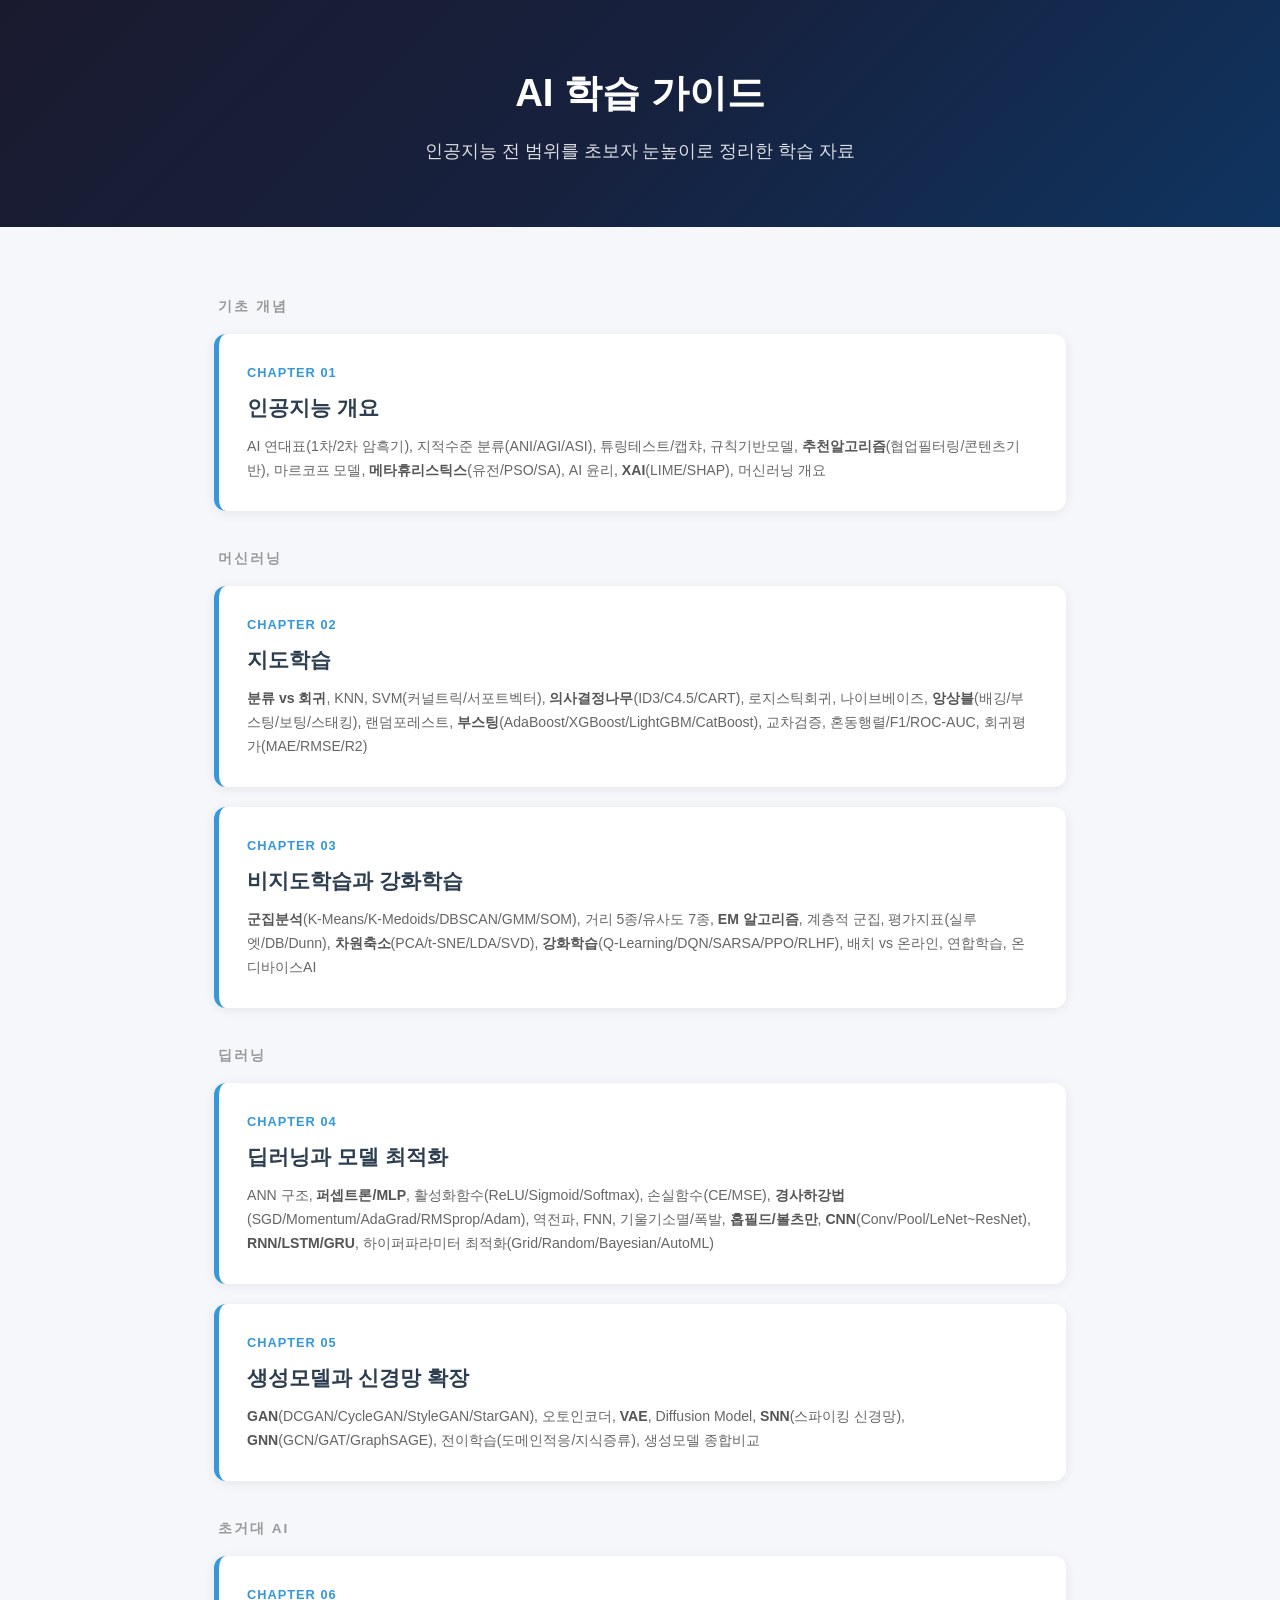
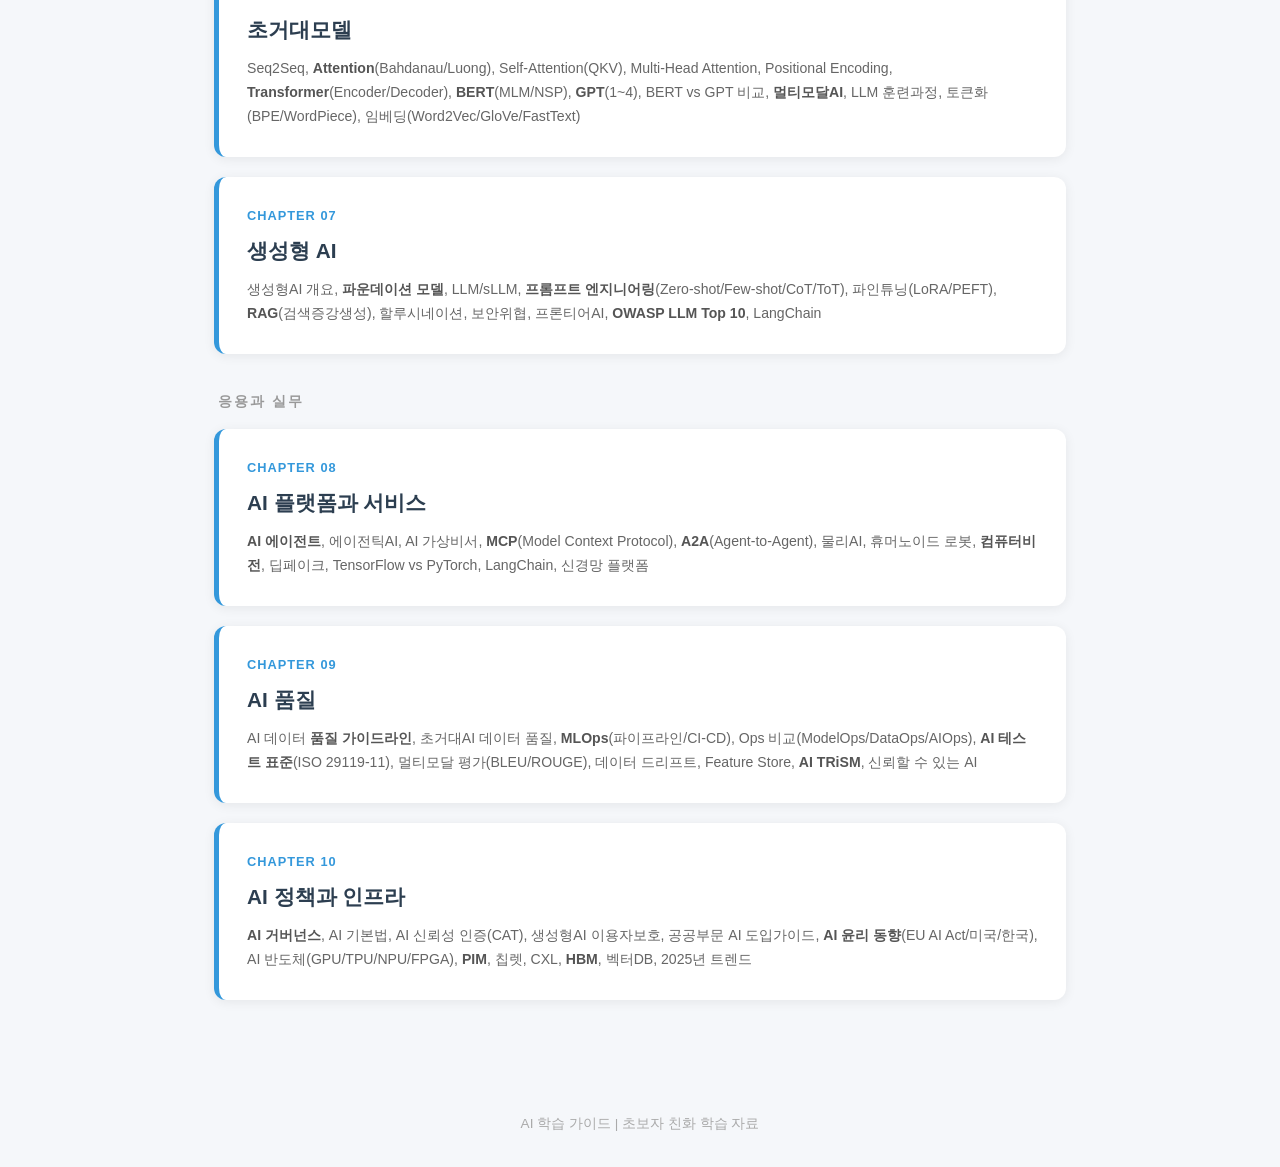
==== index.html @ 2caadd0e "AI 학습 가이드" ====
<!DOCTYPE html>
<html lang="ko">
<head>
    <meta charset="UTF-8">
    <meta name="viewport" content="width=device-width, initial-scale=1.0">
    <title>AI 학습 가이드</title>
    <style>
        * { margin: 0; padding: 0; box-sizing: border-box; }
        body { font-family: 'Segoe UI', Tahoma, Geneva, Verdana, sans-serif; background: #f5f7fa; color: #333; line-height: 1.7; }
        .hero { background: linear-gradient(135deg, #1a1a2e, #16213e, #0f3460); color: white; padding: 60px 24px; text-align: center; }
        .hero h1 { font-size: 2.4rem; margin-bottom: 12px; }
        .hero p { font-size: 1.1rem; opacity: 0.85; max-width: 600px; margin: 0 auto; }
        .container { max-width: 900px; margin: 0 auto; padding: 32px 24px 60px; }
        .chapter-card { background: white; border-radius: 12px; padding: 28px; margin-bottom: 20px; box-shadow: 0 2px 12px rgba(0,0,0,0.07); transition: all 0.25s; display: block; text-decoration: none; color: #333; border-left: 5px solid #3498db; }
        .chapter-card:hover { transform: translateY(-3px); box-shadow: 0 6px 20px rgba(0,0,0,0.12); border-left-color: #2c3e50; }
        .chapter-card .ch-num { font-size: 0.8rem; font-weight: 700; color: #3498db; text-transform: uppercase; letter-spacing: 1px; }
        .chapter-card h2 { font-size: 1.3rem; color: #2c3e50; margin: 6px 0 10px; }
        .chapter-card .topics { font-size: 0.88rem; color: #666; }
        .chapter-card .topics strong { color: #555; }
        .section-label { font-size: 0.85rem; font-weight: 700; color: #999; text-transform: uppercase; letter-spacing: 2px; margin: 36px 0 16px; padding-left: 4px; }
        .footer { text-align: center; padding: 32px; color: #aaa; font-size: 0.85rem; }
    </style>
</head>
<body>

<header class="hero">
    <h1>AI 학습 가이드</h1>
    <p>인공지능 전 범위를 초보자 눈높이로 정리한 학습 자료</p>
</header>

<div class="container">

    <div class="section-label">기초 개념</div>

    <a href="01-overview.html" class="chapter-card">
        <div class="ch-num">Chapter 01</div>
        <h2>인공지능 개요</h2>
        <div class="topics">AI 연대표(1차/2차 암흑기), 지적수준 분류(ANI/AGI/ASI), 튜링테스트/캡챠, 규칙기반모델, <strong>추천알고리즘</strong>(협업필터링/콘텐츠기반), 마르코프 모델, <strong>메타휴리스틱스</strong>(유전/PSO/SA), AI 윤리, <strong>XAI</strong>(LIME/SHAP), 머신러닝 개요</div>
    </a>

    <div class="section-label">머신러닝</div>

    <a href="02-supervised.html" class="chapter-card">
        <div class="ch-num">Chapter 02</div>
        <h2>지도학습</h2>
        <div class="topics"><strong>분류 vs 회귀</strong>, KNN, SVM(커널트릭/서포트벡터), <strong>의사결정나무</strong>(ID3/C4.5/CART), 로지스틱회귀, 나이브베이즈, <strong>앙상블</strong>(배깅/부스팅/보팅/스태킹), 랜덤포레스트, <strong>부스팅</strong>(AdaBoost/XGBoost/LightGBM/CatBoost), 교차검증, 혼동행렬/F1/ROC-AUC, 회귀평가(MAE/RMSE/R2)</div>
    </a>

    <a href="03-unsupervised-rl.html" class="chapter-card">
        <div class="ch-num">Chapter 03</div>
        <h2>비지도학습과 강화학습</h2>
        <div class="topics"><strong>군집분석</strong>(K-Means/K-Medoids/DBSCAN/GMM/SOM), 거리 5종/유사도 7종, <strong>EM 알고리즘</strong>, 계층적 군집, 평가지표(실루엣/DB/Dunn), <strong>차원축소</strong>(PCA/t-SNE/LDA/SVD), <strong>강화학습</strong>(Q-Learning/DQN/SARSA/PPO/RLHF), 배치 vs 온라인, 연합학습, 온디바이스AI</div>
    </a>

    <div class="section-label">딥러닝</div>

    <a href="04-deeplearning.html" class="chapter-card">
        <div class="ch-num">Chapter 04</div>
        <h2>딥러닝과 모델 최적화</h2>
        <div class="topics">ANN 구조, <strong>퍼셉트론/MLP</strong>, 활성화함수(ReLU/Sigmoid/Softmax), 손실함수(CE/MSE), <strong>경사하강법</strong>(SGD/Momentum/AdaGrad/RMSprop/Adam), 역전파, FNN, 기울기소멸/폭발, <strong>홉필드/볼츠만</strong>, <strong>CNN</strong>(Conv/Pool/LeNet~ResNet), <strong>RNN/LSTM/GRU</strong>, 하이퍼파라미터 최적화(Grid/Random/Bayesian/AutoML)</div>
    </a>

    <a href="05-generative-model.html" class="chapter-card">
        <div class="ch-num">Chapter 05</div>
        <h2>생성모델과 신경망 확장</h2>
        <div class="topics"><strong>GAN</strong>(DCGAN/CycleGAN/StyleGAN/StarGAN), 오토인코더, <strong>VAE</strong>, Diffusion Model, <strong>SNN</strong>(스파이킹 신경망), <strong>GNN</strong>(GCN/GAT/GraphSAGE), 전이학습(도메인적응/지식증류), 생성모델 종합비교</div>
    </a>

    <div class="section-label">초거대 AI</div>

    <a href="06-large-model.html" class="chapter-card">
        <div class="ch-num">Chapter 06</div>
        <h2>초거대모델</h2>
        <div class="topics">Seq2Seq, <strong>Attention</strong>(Bahdanau/Luong), Self-Attention(QKV), Multi-Head Attention, Positional Encoding, <strong>Transformer</strong>(Encoder/Decoder), <strong>BERT</strong>(MLM/NSP), <strong>GPT</strong>(1~4), BERT vs GPT 비교, <strong>멀티모달AI</strong>, LLM 훈련과정, 토큰화(BPE/WordPiece), 임베딩(Word2Vec/GloVe/FastText)</div>
    </a>

    <a href="07-genai.html" class="chapter-card">
        <div class="ch-num">Chapter 07</div>
        <h2>생성형 AI</h2>
        <div class="topics">생성형AI 개요, <strong>파운데이션 모델</strong>, LLM/sLLM, <strong>프롬프트 엔지니어링</strong>(Zero-shot/Few-shot/CoT/ToT), 파인튜닝(LoRA/PEFT), <strong>RAG</strong>(검색증강생성), 할루시네이션, 보안위협, 프론티어AI, <strong>OWASP LLM Top 10</strong>, LangChain</div>
    </a>

    <div class="section-label">응용과 실무</div>

    <a href="08-platform.html" class="chapter-card">
        <div class="ch-num">Chapter 08</div>
        <h2>AI 플랫폼과 서비스</h2>
        <div class="topics"><strong>AI 에이전트</strong>, 에이전틱AI, AI 가상비서, <strong>MCP</strong>(Model Context Protocol), <strong>A2A</strong>(Agent-to-Agent), 물리AI, 휴머노이드 로봇, <strong>컴퓨터비전</strong>, 딥페이크, TensorFlow vs PyTorch, LangChain, 신경망 플랫폼</div>
    </a>

    <a href="09-quality.html" class="chapter-card">
        <div class="ch-num">Chapter 09</div>
        <h2>AI 품질</h2>
        <div class="topics">AI 데이터 <strong>품질 가이드라인</strong>, 초거대AI 데이터 품질, <strong>MLOps</strong>(파이프라인/CI-CD), Ops 비교(ModelOps/DataOps/AIOps), <strong>AI 테스트 표준</strong>(ISO 29119-11), 멀티모달 평가(BLEU/ROUGE), 데이터 드리프트, Feature Store, <strong>AI TRiSM</strong>, 신뢰할 수 있는 AI</div>
    </a>

    <a href="10-policy-infra.html" class="chapter-card">
        <div class="ch-num">Chapter 10</div>
        <h2>AI 정책과 인프라</h2>
        <div class="topics"><strong>AI 거버넌스</strong>, AI 기본법, AI 신뢰성 인증(CAT), 생성형AI 이용자보호, 공공부문 AI 도입가이드, <strong>AI 윤리 동향</strong>(EU AI Act/미국/한국), AI 반도체(GPU/TPU/NPU/FPGA), <strong>PIM</strong>, 칩렛, CXL, <strong>HBM</strong>, 벡터DB, 2025년 트렌드</div>
    </a>

</div>

<footer class="footer">
    <p>AI 학습 가이드 | 초보자 친화 학습 자료</p>
</footer>

</body>
</html>
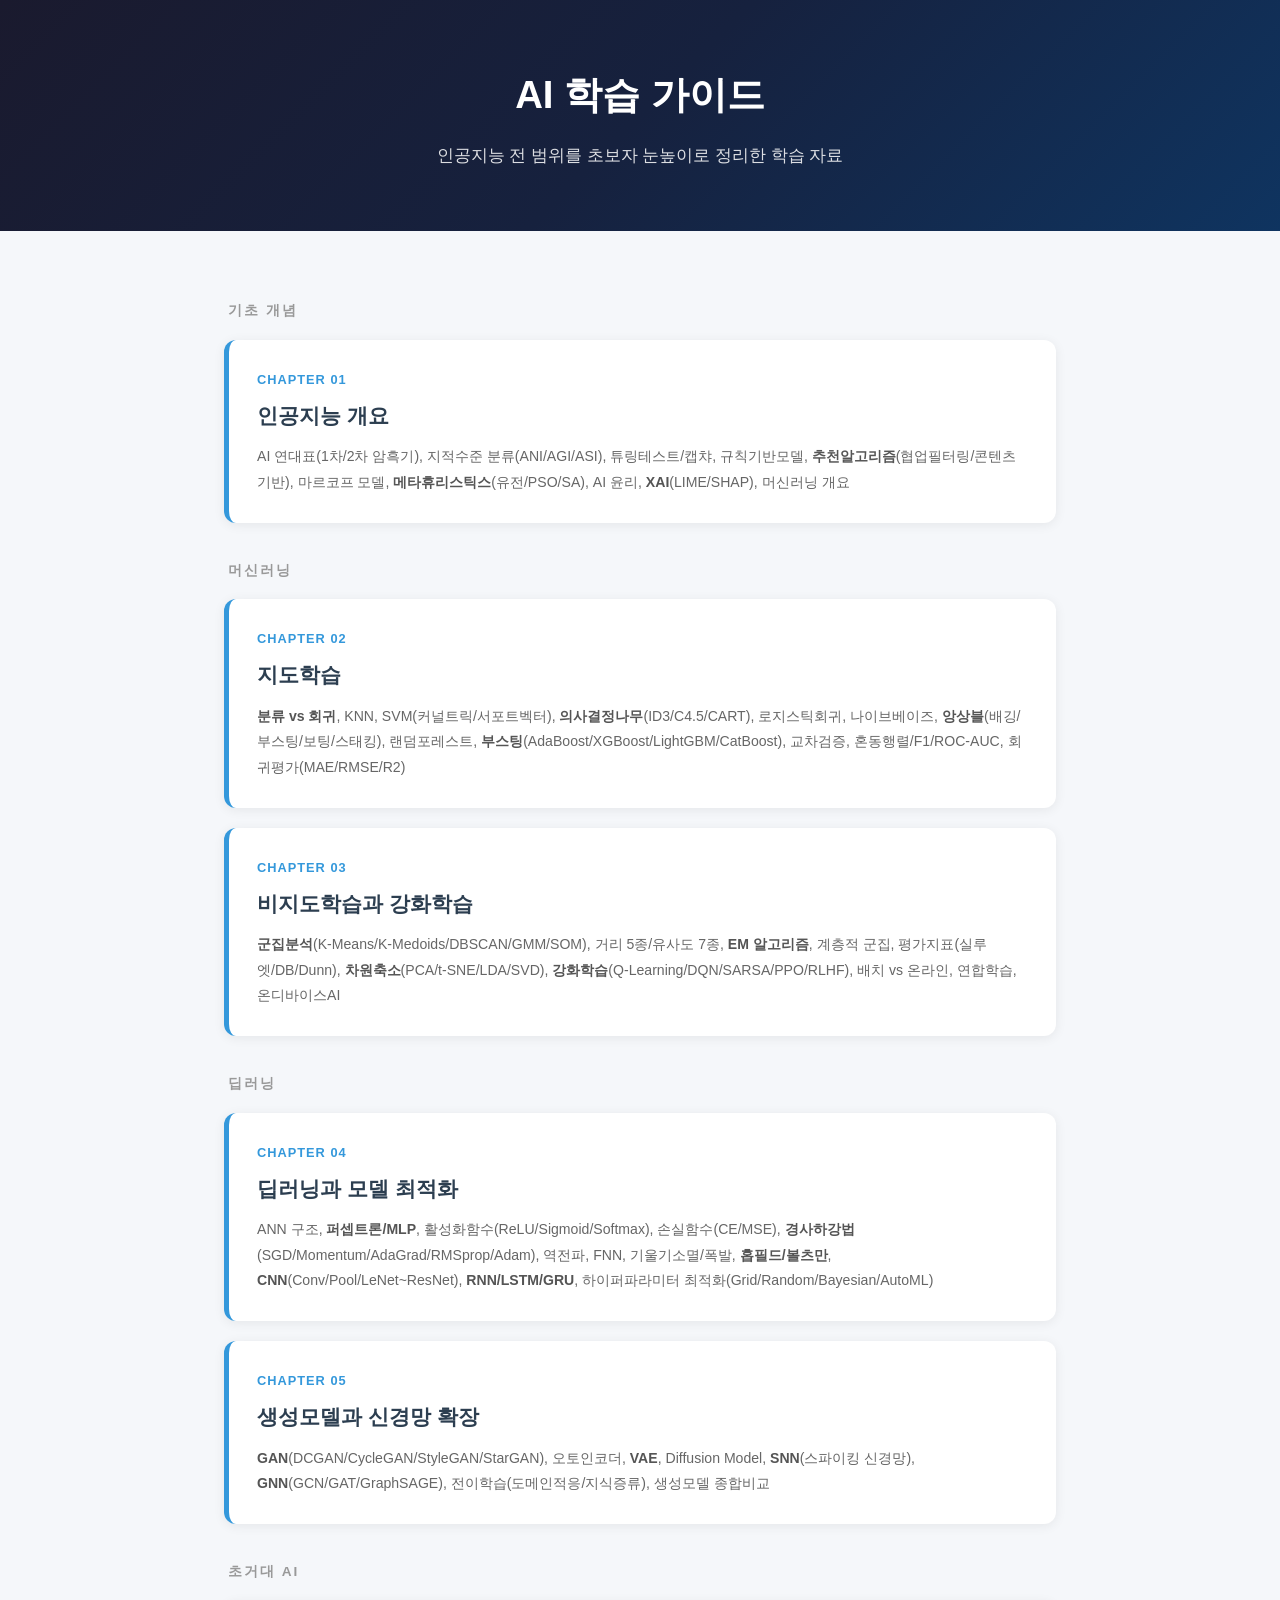
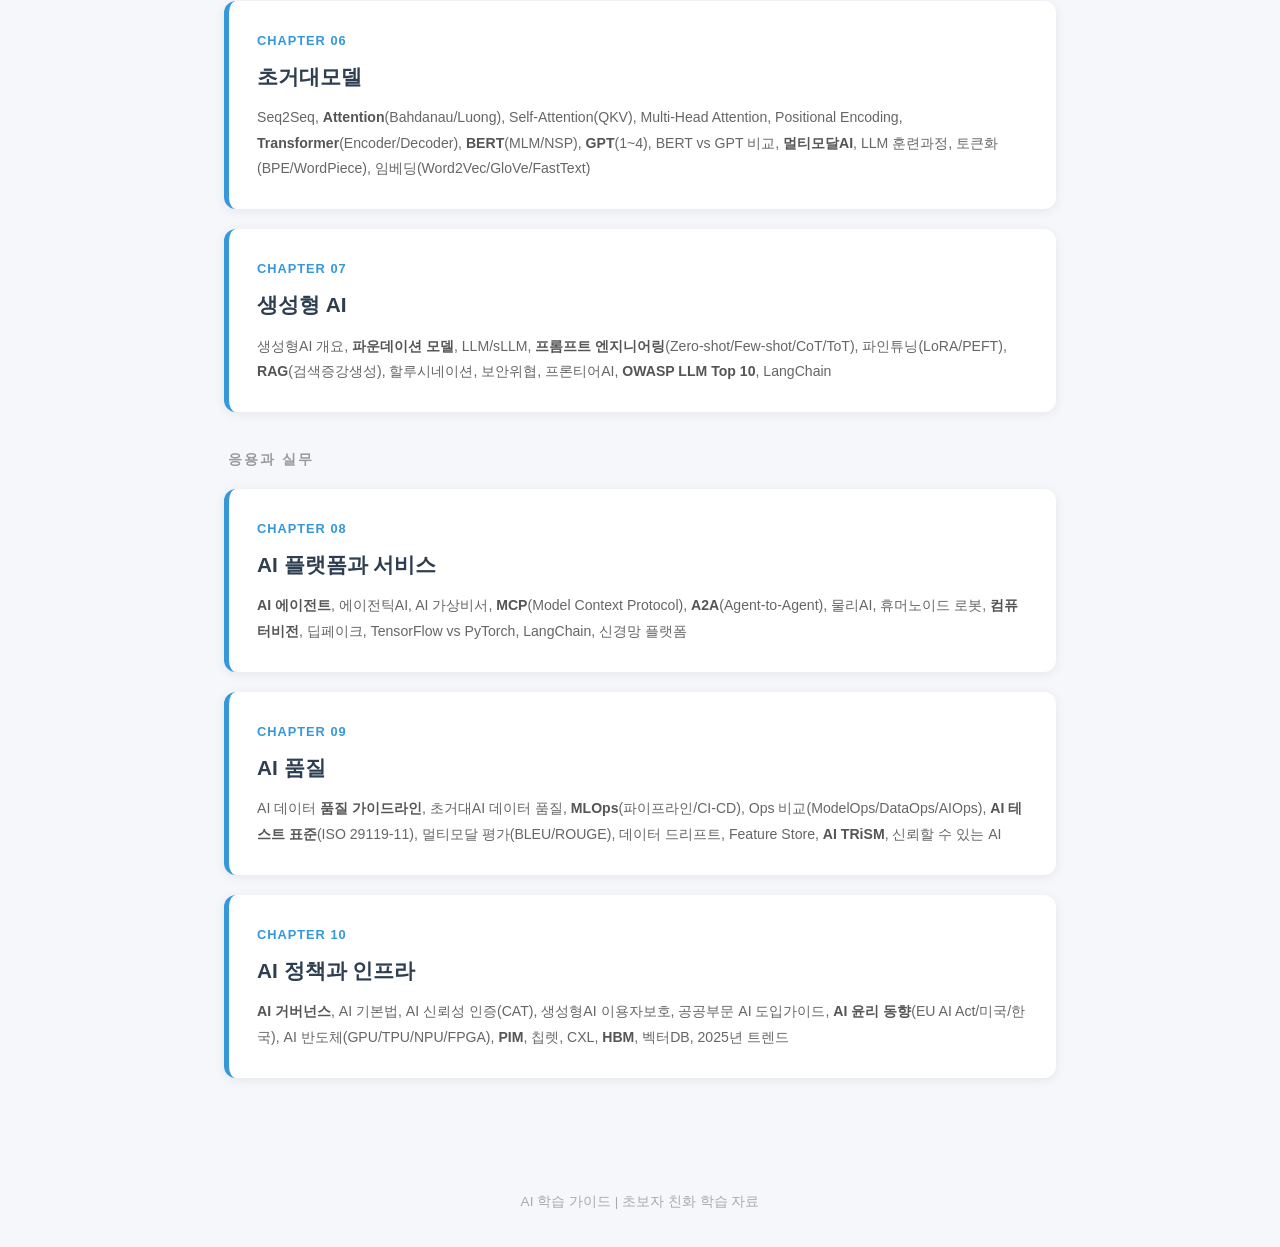
==== commit 1b86f3e8: "디자인 테마 통일: 공통 CSS 분리 및 전체 챕터 포맷 일관성 적용" ====
--- a/index.html
+++ b/index.html
@@ -5,12 +5,9 @@
     <meta name="viewport" content="width=device-width, initial-scale=1.0">
     <title>AI 학습 가이드</title>
     <style>
-        * { margin: 0; padding: 0; box-sizing: border-box; }
-        body { font-family: 'Segoe UI', Tahoma, Geneva, Verdana, sans-serif; background: #f5f7fa; color: #333; line-height: 1.7; }
-        .hero { background: linear-gradient(135deg, #1a1a2e, #16213e, #0f3460); color: white; padding: 60px 24px; text-align: center; }
-        .hero h1 { font-size: 2.4rem; margin-bottom: 12px; }
-        .hero p { font-size: 1.1rem; opacity: 0.85; max-width: 600px; margin: 0 auto; }
-        .container { max-width: 900px; margin: 0 auto; padding: 32px 24px 60px; }
+        @import url('common.css');
+        .hero { padding: 60px 24px; }
+        .hero h1 { font-size: 2.4rem; }
         .chapter-card { background: white; border-radius: 12px; padding: 28px; margin-bottom: 20px; box-shadow: 0 2px 12px rgba(0,0,0,0.07); transition: all 0.25s; display: block; text-decoration: none; color: #333; border-left: 5px solid #3498db; }
         .chapter-card:hover { transform: translateY(-3px); box-shadow: 0 6px 20px rgba(0,0,0,0.12); border-left-color: #2c3e50; }
         .chapter-card .ch-num { font-size: 0.8rem; font-weight: 700; color: #3498db; text-transform: uppercase; letter-spacing: 1px; }
@@ -18,7 +15,6 @@
         .chapter-card .topics { font-size: 0.88rem; color: #666; }
         .chapter-card .topics strong { color: #555; }
         .section-label { font-size: 0.85rem; font-weight: 700; color: #999; text-transform: uppercase; letter-spacing: 2px; margin: 36px 0 16px; padding-left: 4px; }
-        .footer { text-align: center; padding: 32px; color: #aaa; font-size: 0.85rem; }
     </style>
 </head>
 <body>
